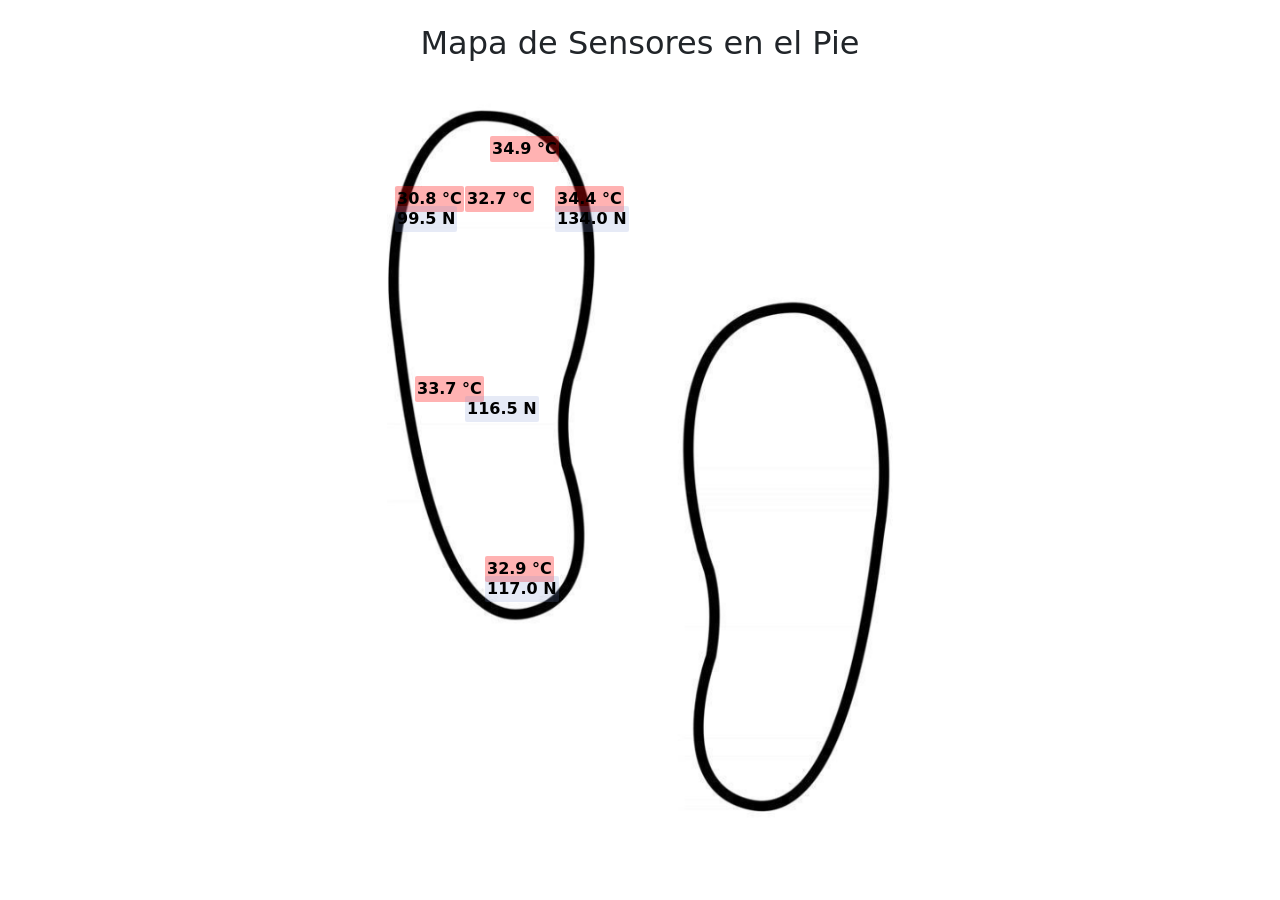
==== web/index.html @ 57acead2 "create web folder" ====
<!DOCTYPE html>
<html lang="es">
<head>
  <meta charset="UTF-8">
  <title>Mapa de Sensores en el Pie</title>
  <link href="https://cdn.jsdelivr.net/npm/bootstrap@5.3.0/dist/css/bootstrap.min.css" rel="stylesheet">
  <style>
    .foot-container {
      position: relative;
      display: inline-block;
    }
    .foot-image {
      width: 550px; /* Ajusta el tamaño */
    }
    .sensorT {
      position: absolute;
      font-weight: bold;
      color: black;
      background: rgba(255, 0, 0, 0.3); /* transparente rojizo */
      padding: 1px 2px;
      border-radius: 2px;
    }
    .sensorP {
      position: absolute;
      font-weight: bold;
      color: black;
      background: rgba(125, 143, 205, 0.189); /* transparente rojizo */
      padding: 1px 2px;
      border-radius: 2px;
    }
    /* Ajuste de posiciones */
    #temp-heel   { top: 470px; left: 120px; } /* Talón */
    #temp-side   { top: 290px; left: 50px; } /* Lateral externo */
    #temp-hallux { top: 50px; left: 125px; } /* Hallux (dedo gordo) */
    #temp-met1   { top: 100px; left: 190px; } /* Cabeza 1er metatarsiano */
    #temp-met3   { top: 100px; left: 100px; } /* Cabeza 3er metatarsiano */
    #temp-met5   { top: 100px; left: 30px; } /* Cabeza 5to metatarsiano */

    #press-heel   { top: 490px; left: 120px; } /* Talón */
    #press-met1   { top: 120px; left: 190px; } /* 1er metatarsiano */
    #press-met5   { top: 120px; left: 30px; } /* 5to metatarsiano */
    #press-mid    { top: 310px; left: 100px; } /* Zona central */
  </style>
</head>
<body class="text-center p-4">
  <h2 class="mb-4">Mapa de Sensores en el Pie</h2>
  <div class="foot-container">
    <img src="pie.png"
         alt="Huella del pie" class="foot-image">

    <!-- Sensores de temperatura -->
    <div id="temp-heel" class="sensorT">32.9 °C</div>
    <div id="temp-side" class="sensorT">33.7 °C</div>
    <div id="temp-hallux" class="sensorT">34.9 °C</div>
    <div id="temp-met1" class="sensorT">34.4 °C</div>
    <div id="temp-met3" class="sensorT">32.7 °C</div>
    <div id="temp-met5" class="sensorT">30.8 °C</div>

    <!-- Sensores de presión -->
    <div id="press-heel" class="sensorP">117.0 N</div>
    <div id="press-met1" class="sensorP">134.0 N</div>
    <div id="press-met5" class="sensorP">99.5 N</div>
    <div id="press-mid" class="sensorP">116.5 N</div>
  </div>
</body>
</html>
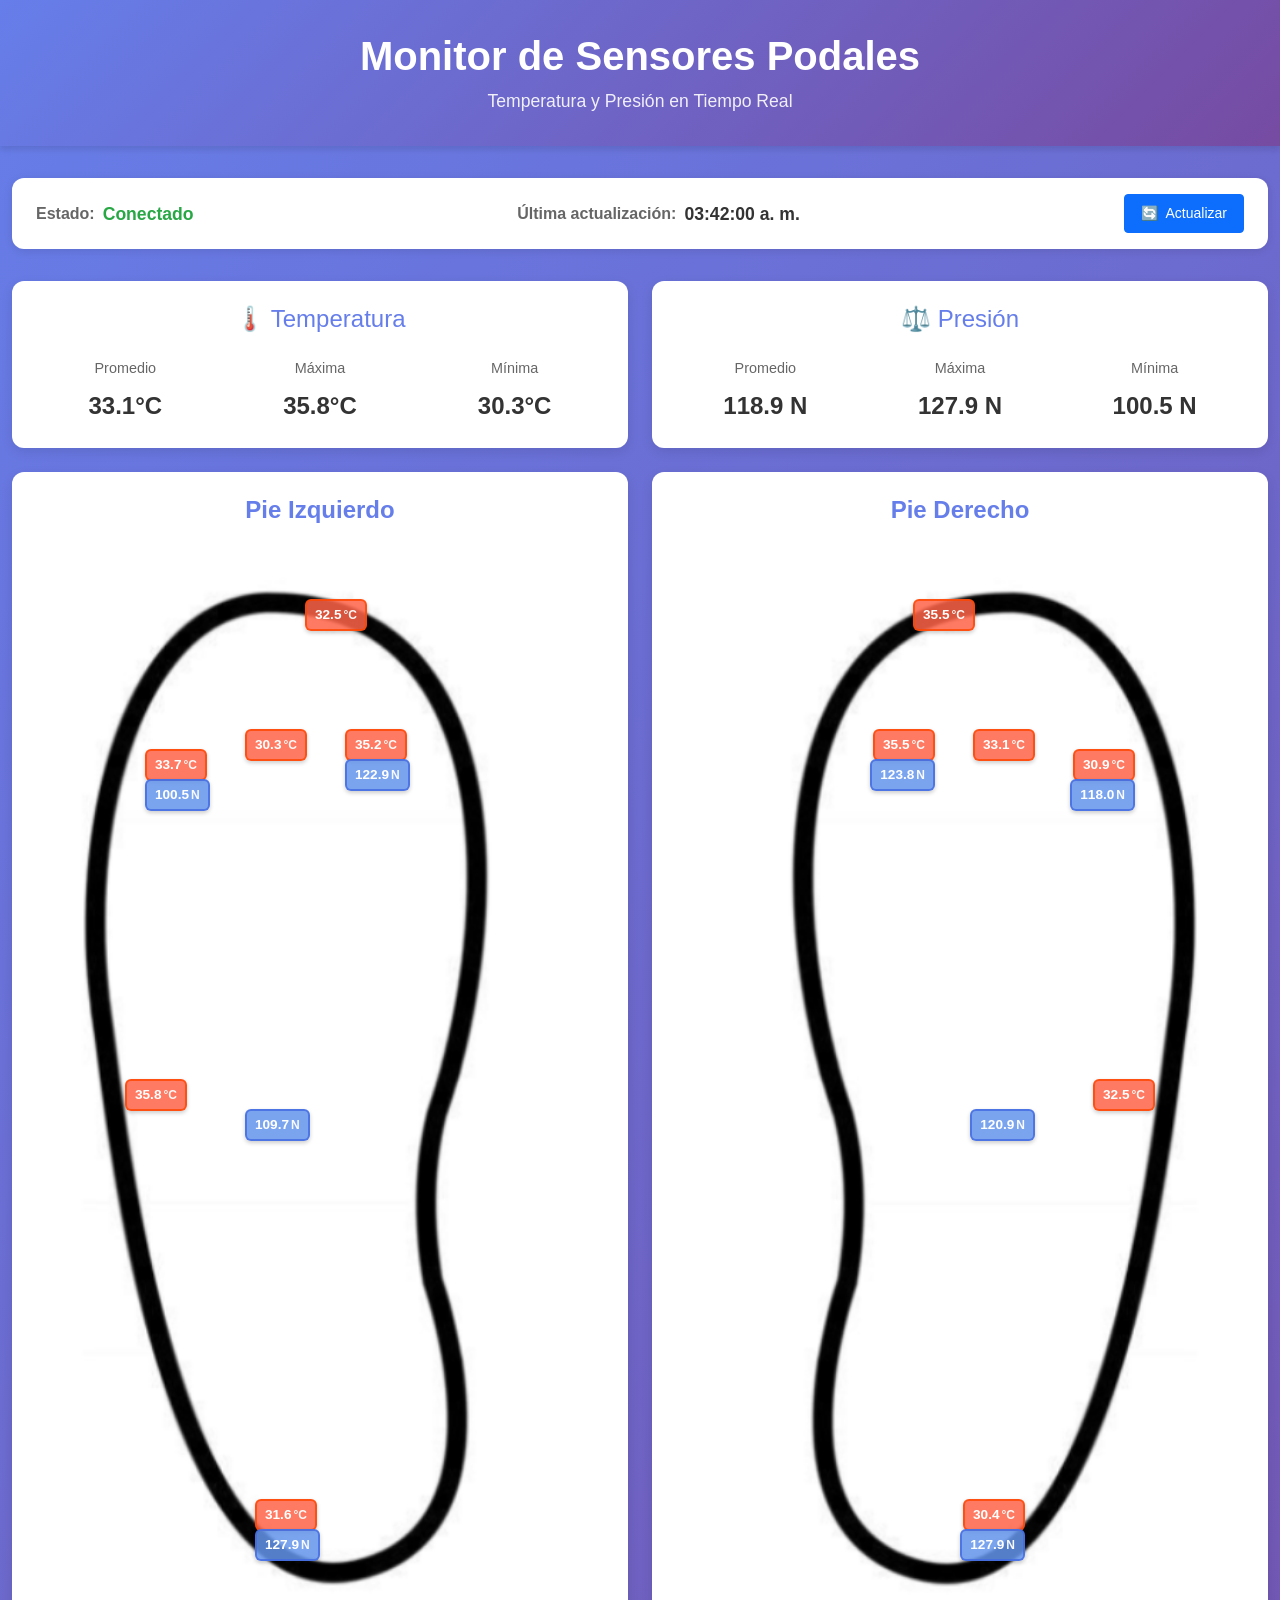
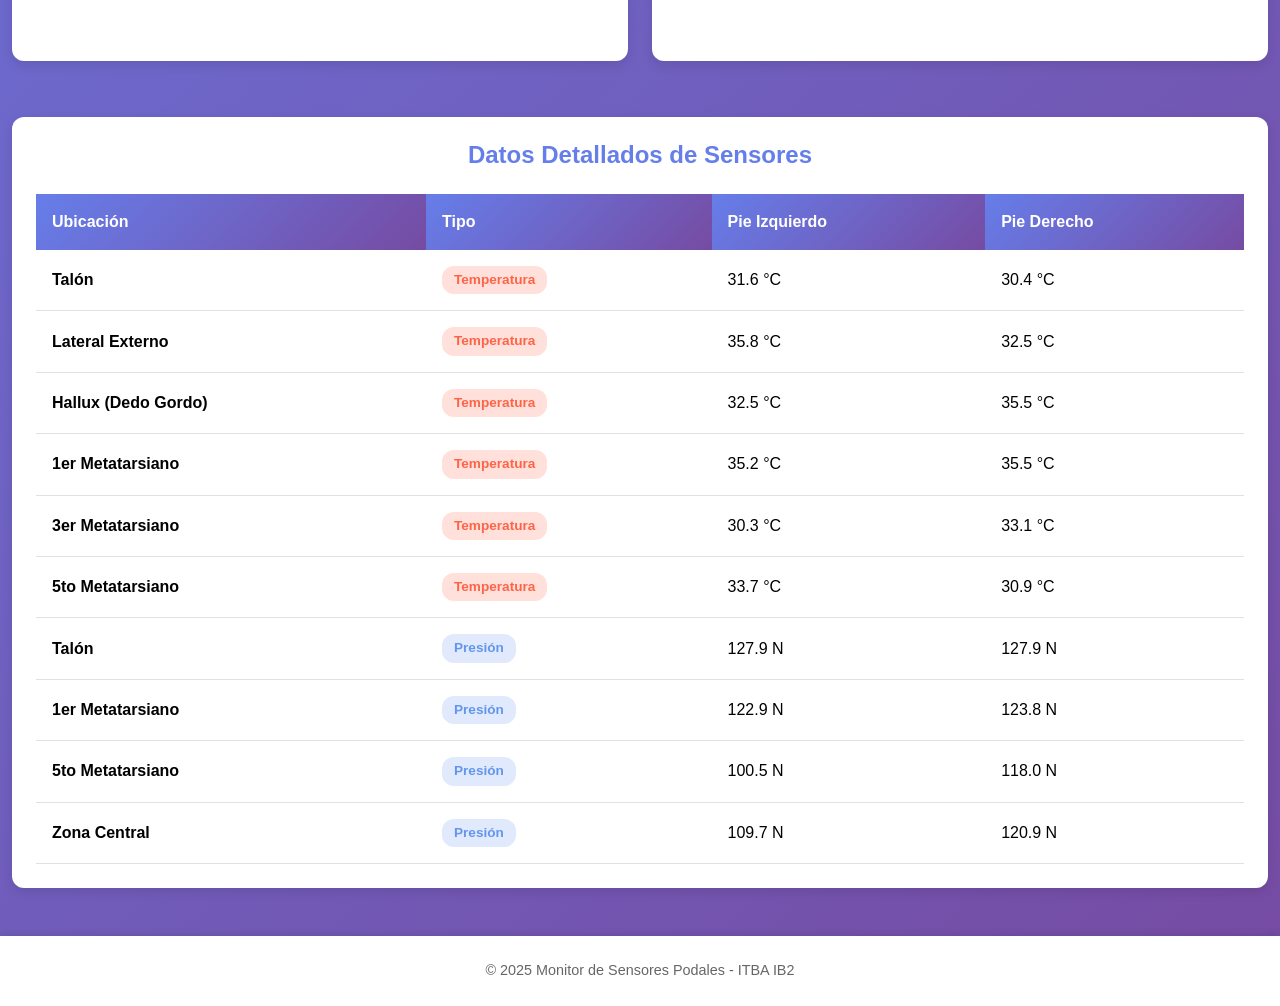
==== commit b9c64eb6: "Add styling to web" ====
--- a/web/index.html
+++ b/web/index.html
@@ -2,65 +2,218 @@
 <html lang="es">
 <head>
   <meta charset="UTF-8">
-  <title>Mapa de Sensores en el Pie</title>
+  <meta name="viewport" content="width=device-width, initial-scale=1.0">
+  <title>Monitor de Sensores Podales</title>
   <link href="https://cdn.jsdelivr.net/npm/bootstrap@5.3.0/dist/css/bootstrap.min.css" rel="stylesheet">
-  <style>
-    .foot-container {
-      position: relative;
-      display: inline-block;
-    }
-    .foot-image {
-      width: 550px; /* Ajusta el tamaño */
-    }
-    .sensorT {
-      position: absolute;
-      font-weight: bold;
-      color: black;
-      background: rgba(255, 0, 0, 0.3); /* transparente rojizo */
-      padding: 1px 2px;
-      border-radius: 2px;
-    }
-    .sensorP {
-      position: absolute;
-      font-weight: bold;
-      color: black;
-      background: rgba(125, 143, 205, 0.189); /* transparente rojizo */
-      padding: 1px 2px;
-      border-radius: 2px;
-    }
-    /* Ajuste de posiciones */
-    #temp-heel   { top: 470px; left: 120px; } /* Talón */
-    #temp-side   { top: 290px; left: 50px; } /* Lateral externo */
-    #temp-hallux { top: 50px; left: 125px; } /* Hallux (dedo gordo) */
-    #temp-met1   { top: 100px; left: 190px; } /* Cabeza 1er metatarsiano */
-    #temp-met3   { top: 100px; left: 100px; } /* Cabeza 3er metatarsiano */
-    #temp-met5   { top: 100px; left: 30px; } /* Cabeza 5to metatarsiano */
-
-    #press-heel   { top: 490px; left: 120px; } /* Talón */
-    #press-met1   { top: 120px; left: 190px; } /* 1er metatarsiano */
-    #press-met5   { top: 120px; left: 30px; } /* 5to metatarsiano */
-    #press-mid    { top: 310px; left: 100px; } /* Zona central */
-  </style>
+  <link rel="stylesheet" href="styles.css">
 </head>
-<body class="text-center p-4">
-  <h2 class="mb-4">Mapa de Sensores en el Pie</h2>
-  <div class="foot-container">
-    <img src="pie.png"
-         alt="Huella del pie" class="foot-image">
-
-    <!-- Sensores de temperatura -->
-    <div id="temp-heel" class="sensorT">32.9 °C</div>
-    <div id="temp-side" class="sensorT">33.7 °C</div>
-    <div id="temp-hallux" class="sensorT">34.9 °C</div>
-    <div id="temp-met1" class="sensorT">34.4 °C</div>
-    <div id="temp-met3" class="sensorT">32.7 °C</div>
-    <div id="temp-met5" class="sensorT">30.8 °C</div>
-
-    <!-- Sensores de presión -->
-    <div id="press-heel" class="sensorP">117.0 N</div>
-    <div id="press-met1" class="sensorP">134.0 N</div>
-    <div id="press-met5" class="sensorP">99.5 N</div>
-    <div id="press-mid" class="sensorP">116.5 N</div>
-  </div>
+<body>
+  <!-- Header -->
+  <header class="header">
+    <div class="container">
+      <h1 class="title">Monitor de Sensores Podales</h1>
+      <p class="subtitle">Temperatura y Presión en Tiempo Real</p>
+    </div>
+  </header>
+
+  <!-- Main Content -->
+  <main class="container my-4">
+    <!-- Status Bar -->
+    <div class="status-bar">
+      <div class="status-item">
+        <span class="status-label">Estado:</span>
+        <span id="connection-status" class="status-value connected">Conectado</span>
+      </div>
+      <div class="status-item">
+        <span class="status-label">Última actualización:</span>
+        <span id="last-update" class="status-value">--:--:--</span>
+      </div>
+      <button id="refresh-btn" class="btn btn-primary btn-sm">
+        <span id="refresh-icon">🔄</span> Actualizar
+      </button>
+    </div>
+
+    <!-- Summary Cards -->
+    <div class="row mb-4">
+      <div class="col-md-6">
+        <div class="summary-card">
+          <h3>🌡️ Temperatura</h3>
+          <div class="summary-stats">
+            <div class="stat">
+              <span class="stat-label">Promedio</span>
+              <span id="avg-temp" class="stat-value">--°C</span>
+            </div>
+            <div class="stat">
+              <span class="stat-label">Máxima</span>
+              <span id="max-temp" class="stat-value">--°C</span>
+            </div>
+            <div class="stat">
+              <span class="stat-label">Mínima</span>
+              <span id="min-temp" class="stat-value">--°C</span>
+            </div>
+          </div>
+        </div>
+      </div>
+      <div class="col-md-6">
+        <div class="summary-card">
+          <h3>⚖️ Presión</h3>
+          <div class="summary-stats">
+            <div class="stat">
+              <span class="stat-label">Promedio</span>
+              <span id="avg-press" class="stat-value">-- N</span>
+            </div>
+            <div class="stat">
+              <span class="stat-label">Máxima</span>
+              <span id="max-press" class="stat-value">-- N</span>
+            </div>
+            <div class="stat">
+              <span class="stat-label">Mínima</span>
+              <span id="min-press" class="stat-value">-- N</span>
+            </div>
+          </div>
+        </div>
+      </div>
+    </div>
+
+    <!-- Feet Visualization -->
+    <div class="row">
+      <!-- Left Foot -->
+      <div class="col-lg-6 mb-4">
+        <div class="foot-card">
+          <h3 class="foot-title">Pie Izquierdo</h3>
+          <div class="foot-container">
+            <img src="images/pie_izquierdo.png" alt="Pie Izquierdo" class="foot-image">
+            
+            <!-- Temperature Sensors - Left Foot -->
+            <div id="left-temp-heel" class="sensor sensor-temp" data-position="top: 470px; left: 120px;">
+              <span class="sensor-value">--</span>
+              <span class="sensor-unit">°C</span>
+            </div>
+            <div id="left-temp-side" class="sensor sensor-temp" data-position="top: 290px; left: 50px;">
+              <span class="sensor-value">--</span>
+              <span class="sensor-unit">°C</span>
+            </div>
+            <div id="left-temp-hallux" class="sensor sensor-temp" data-position="top: 50px; left: 125px;">
+              <span class="sensor-value">--</span>
+              <span class="sensor-unit">°C</span>
+            </div>
+            <div id="left-temp-met1" class="sensor sensor-temp" data-position="top: 100px; left: 190px;">
+              <span class="sensor-value">--</span>
+              <span class="sensor-unit">°C</span>
+            </div>
+            <div id="left-temp-met3" class="sensor sensor-temp" data-position="top: 100px; left: 100px;">
+              <span class="sensor-value">--</span>
+              <span class="sensor-unit">°C</span>
+            </div>
+            <div id="left-temp-met5" class="sensor sensor-temp" data-position="top: 100px; left: 30px;">
+              <span class="sensor-value">--</span>
+              <span class="sensor-unit">°C</span>
+            </div>
+
+            <!-- Pressure Sensors - Left Foot -->
+            <div id="left-press-heel" class="sensor sensor-press" data-position="top: 490px; left: 120px;">
+              <span class="sensor-value">--</span>
+              <span class="sensor-unit">N</span>
+            </div>
+            <div id="left-press-met1" class="sensor sensor-press" data-position="top: 120px; left: 190px;">
+              <span class="sensor-value">--</span>
+              <span class="sensor-unit">N</span>
+            </div>
+            <div id="left-press-met5" class="sensor sensor-press" data-position="top: 120px; left: 30px;">
+              <span class="sensor-value">--</span>
+              <span class="sensor-unit">N</span>
+            </div>
+            <div id="left-press-mid" class="sensor sensor-press" data-position="top: 310px; left: 100px;">
+              <span class="sensor-value">--</span>
+              <span class="sensor-unit">N</span>
+            </div>
+          </div>
+        </div>
+      </div>
+
+      <!-- Right Foot -->
+      <div class="col-lg-6 mb-4">
+        <div class="foot-card">
+          <h3 class="foot-title">Pie Derecho</h3>
+          <div class="foot-container">
+            <img src="images/pie_izquierdo.png" alt="Pie Derecho" class="foot-image foot-image-flipped">
+            
+            <!-- Temperature Sensors - Right Foot (mirrored positions) -->
+            <div id="right-temp-heel" class="sensor sensor-temp" data-position="top: 470px; right: 120px;">
+              <span class="sensor-value">--</span>
+              <span class="sensor-unit">°C</span>
+            </div>
+            <div id="right-temp-side" class="sensor sensor-temp" data-position="top: 290px; right: 50px;">
+              <span class="sensor-value">--</span>
+              <span class="sensor-unit">°C</span>
+            </div>
+            <div id="right-temp-hallux" class="sensor sensor-temp" data-position="top: 50px; right: 125px;">
+              <span class="sensor-value">--</span>
+              <span class="sensor-unit">°C</span>
+            </div>
+            <div id="right-temp-met1" class="sensor sensor-temp" data-position="top: 100px; right: 190px;">
+              <span class="sensor-value">--</span>
+              <span class="sensor-unit">°C</span>
+            </div>
+            <div id="right-temp-met3" class="sensor sensor-temp" data-position="top: 100px; right: 100px;">
+              <span class="sensor-value">--</span>
+              <span class="sensor-unit">°C</span>
+            </div>
+            <div id="right-temp-met5" class="sensor sensor-temp" data-position="top: 100px; right: 30px;">
+              <span class="sensor-value">--</span>
+              <span class="sensor-unit">°C</span>
+            </div>
+
+            <!-- Pressure Sensors - Right Foot (mirrored positions) -->
+            <div id="right-press-heel" class="sensor sensor-press" data-position="top: 490px; right: 120px;">
+              <span class="sensor-value">--</span>
+              <span class="sensor-unit">N</span>
+            </div>
+            <div id="right-press-met1" class="sensor sensor-press" data-position="top: 120px; right: 190px;">
+              <span class="sensor-value">--</span>
+              <span class="sensor-unit">N</span>
+            </div>
+            <div id="right-press-met5" class="sensor sensor-press" data-position="top: 120px; right: 30px;">
+              <span class="sensor-value">--</span>
+              <span class="sensor-unit">N</span>
+            </div>
+            <div id="right-press-mid" class="sensor sensor-press" data-position="top: 310px; right: 100px;">
+              <span class="sensor-value">--</span>
+              <span class="sensor-unit">N</span>
+            </div>
+          </div>
+        </div>
+      </div>
+    </div>
+
+    <!-- Detailed Data Table -->
+    <div class="data-table-container">
+      <h3 class="table-title">Datos Detallados de Sensores</h3>
+      <div class="table-responsive">
+        <table class="table table-hover">
+          <thead>
+            <tr>
+              <th>Ubicación</th>
+              <th>Tipo</th>
+              <th>Pie Izquierdo</th>
+              <th>Pie Derecho</th>
+            </tr>
+          </thead>
+          <tbody id="sensor-data-table">
+            <!-- Populated by JavaScript -->
+          </tbody>
+        </table>
+      </div>
+    </div>
+  </main>
+
+  <!-- Footer -->
+  <footer class="footer">
+    <div class="container">
+      <p>&copy; 2025 Monitor de Sensores Podales - ITBA IB2</p>
+    </div>
+  </footer>
+
+  <script src="script.js"></script>
 </body>
-</html>
+</html>
--- a/web/styles.css
+++ b/web/styles.css
@@ -0,0 +1,490 @@
+/* ============================================
+   General Styles
+   ============================================ */
+* {
+  margin: 0;
+  padding: 0;
+  box-sizing: border-box;
+}
+
+body {
+  font-family: 'Segoe UI', Tahoma, Geneva, Verdana, sans-serif;
+  background: linear-gradient(135deg, #667eea 0%, #764ba2 100%);
+  min-height: 100vh;
+  color: #333;
+}
+
+.container {
+  max-width: 1400px;
+}
+
+/* ============================================
+   Header
+   ============================================ */
+.header {
+  background: linear-gradient(135deg, #667eea 0%, #764ba2 100%);
+  color: white;
+  padding: 2rem 0;
+  box-shadow: 0 4px 6px rgba(0, 0, 0, 0.1);
+  margin-bottom: 2rem;
+}
+
+.title {
+  font-size: 2.5rem;
+  font-weight: 700;
+  margin-bottom: 0.5rem;
+  text-align: center;
+}
+
+.subtitle {
+  font-size: 1.1rem;
+  opacity: 0.9;
+  text-align: center;
+  margin-bottom: 0;
+}
+
+/* ============================================
+   Status Bar
+   ============================================ */
+.status-bar {
+  background: white;
+  border-radius: 12px;
+  padding: 1rem 1.5rem;
+  margin-bottom: 2rem;
+  display: flex;
+  justify-content: space-between;
+  align-items: center;
+  box-shadow: 0 2px 8px rgba(0, 0, 0, 0.1);
+  flex-wrap: wrap;
+  gap: 1rem;
+}
+
+.status-item {
+  display: flex;
+  align-items: center;
+  gap: 0.5rem;
+}
+
+.status-label {
+  font-weight: 600;
+  color: #666;
+}
+
+.status-value {
+  font-weight: 700;
+  font-size: 1.1rem;
+}
+
+.status-value.connected {
+  color: #28a745;
+}
+
+.status-value.disconnected {
+  color: #dc3545;
+}
+
+#refresh-btn {
+  display: flex;
+  align-items: center;
+  gap: 0.5rem;
+  padding: 0.5rem 1rem;
+  transition: all 0.3s ease;
+}
+
+#refresh-btn:hover {
+  transform: translateY(-2px);
+  box-shadow: 0 4px 8px rgba(0, 0, 0, 0.2);
+}
+
+#refresh-icon {
+  display: inline-block;
+  transition: transform 0.6s ease;
+}
+
+#refresh-btn.rotating #refresh-icon {
+  animation: rotate 1s linear infinite;
+}
+
+@keyframes rotate {
+  from { transform: rotate(0deg); }
+  to { transform: rotate(360deg); }
+}
+
+/* ============================================
+   Summary Cards
+   ============================================ */
+.summary-card {
+  background: white;
+  border-radius: 12px;
+  padding: 1.5rem;
+  box-shadow: 0 4px 12px rgba(0, 0, 0, 0.1);
+  transition: transform 0.3s ease, box-shadow 0.3s ease;
+  height: 100%;
+}
+
+.summary-card:hover {
+  transform: translateY(-5px);
+  box-shadow: 0 6px 20px rgba(0, 0, 0, 0.15);
+}
+
+.summary-card h3 {
+  font-size: 1.5rem;
+  margin-bottom: 1.5rem;
+  color: #667eea;
+  text-align: center;
+}
+
+.summary-stats {
+  display: flex;
+  justify-content: space-around;
+  gap: 1rem;
+}
+
+.stat {
+  display: flex;
+  flex-direction: column;
+  align-items: center;
+  text-align: center;
+}
+
+.stat-label {
+  font-size: 0.9rem;
+  color: #666;
+  margin-bottom: 0.5rem;
+  font-weight: 500;
+}
+
+.stat-value {
+  font-size: 1.5rem;
+  font-weight: 700;
+  color: #333;
+}
+
+/* ============================================
+   Foot Cards
+   ============================================ */
+.foot-card {
+  background: white;
+  border-radius: 12px;
+  padding: 1.5rem;
+  box-shadow: 0 4px 12px rgba(0, 0, 0, 0.1);
+  height: 100%;
+}
+
+.foot-title {
+  font-size: 1.5rem;
+  margin-bottom: 1.5rem;
+  color: #667eea;
+  text-align: center;
+  font-weight: 600;
+}
+
+.foot-container {
+  position: relative;
+  display: flex;
+  justify-content: center;
+  align-items: center;
+  margin: 0 auto;
+  max-width: 550px;
+}
+
+.foot-image {
+  width: 100%;
+  max-width: 550px;
+  height: auto;
+  display: block;
+}
+
+.foot-image-flipped {
+  transform: scaleX(-1);
+}
+
+/* ============================================
+   Sensor Indicators
+   ============================================ */
+.sensor {
+  position: absolute;
+  font-weight: 700;
+  font-size: 0.85rem;
+  padding: 4px 8px;
+  border-radius: 6px;
+  display: flex;
+  align-items: center;
+  gap: 2px;
+  white-space: nowrap;
+  transition: all 0.3s ease;
+  cursor: pointer;
+  z-index: 10;
+  box-shadow: 0 2px 4px rgba(0, 0, 0, 0.2);
+}
+
+.sensor:hover {
+  transform: scale(1.15);
+  box-shadow: 0 4px 8px rgba(0, 0, 0, 0.3);
+  z-index: 20;
+}
+
+.sensor-temp {
+  background: rgba(255, 99, 71, 0.85);
+  color: white;
+  border: 2px solid rgba(255, 69, 0, 0.8);
+}
+
+.sensor-press {
+  background: rgba(100, 149, 237, 0.85);
+  color: white;
+  border: 2px solid rgba(65, 105, 225, 0.8);
+}
+
+.sensor-value {
+  font-weight: 700;
+}
+
+.sensor-unit {
+  font-size: 0.75rem;
+  opacity: 0.95;
+}
+
+/* Position sensors - Left Foot */
+#left-temp-heel { top: 950px; left: 210px; }
+#left-temp-side { top: 530px; left: 80px; }
+#left-temp-hallux { top: 50px; left: 260px; }
+#left-temp-met1 { top: 180px; left: 300px; }
+#left-temp-met3 { top: 180px; left: 200px; }
+#left-temp-met5 { top: 200px; left: 100px; }
+
+#left-press-heel { top: 980px; left: 210px; }
+#left-press-met1 { top: 210px; left: 300px; }
+#left-press-met5 { top: 230px; left: 100px; }
+#left-press-mid { top: 560px; left: 200px; }
+
+/* Position sensors - Right Foot */
+#right-temp-heel { top: 950px; right: 210px; }
+#right-temp-side { top: 530px; right: 80px; }
+#right-temp-hallux { top: 50px; right: 260px; }
+#right-temp-met1 { top: 180px; right: 300px; }
+#right-temp-met3 { top: 180px; right: 200px; }
+#right-temp-met5 { top: 200px; right: 100px; }
+
+#right-press-heel { top: 980px; right: 210px; }
+#right-press-met1 { top: 210px; right: 300px; }
+#right-press-met5 { top: 230px; right: 100px; }
+#right-press-mid { top: 560px; right: 200px; }
+
+/* ============================================
+   Data Table
+   ============================================ */
+.data-table-container {
+  background: white;
+  border-radius: 12px;
+  padding: 1.5rem;
+  margin-top: 2rem;
+  box-shadow: 0 4px 12px rgba(0, 0, 0, 0.1);
+}
+
+.table-title {
+  font-size: 1.5rem;
+  margin-bottom: 1.5rem;
+  color: #667eea;
+  text-align: center;
+  font-weight: 600;
+}
+
+.table {
+  margin-bottom: 0;
+}
+
+.table thead th {
+  background: linear-gradient(135deg, #667eea 0%, #764ba2 100%);
+  color: white;
+  font-weight: 600;
+  border: none;
+  padding: 1rem;
+}
+
+.table tbody tr {
+  transition: background-color 0.2s ease;
+}
+
+.table tbody tr:hover {
+  background-color: #f8f9fa;
+}
+
+.table tbody td {
+  padding: 1rem;
+  vertical-align: middle;
+}
+
+.sensor-type-badge {
+  display: inline-block;
+  padding: 0.25rem 0.75rem;
+  border-radius: 12px;
+  font-size: 0.85rem;
+  font-weight: 600;
+}
+
+.badge-temp {
+  background-color: rgba(255, 99, 71, 0.2);
+  color: #ff6347;
+}
+
+.badge-press {
+  background-color: rgba(100, 149, 237, 0.2);
+  color: #6495ed;
+}
+
+/* ============================================
+   Footer
+   ============================================ */
+.footer {
+  background: white;
+  padding: 1.5rem 0;
+  margin-top: 3rem;
+  text-align: center;
+  color: #666;
+  box-shadow: 0 -2px 8px rgba(0, 0, 0, 0.1);
+}
+
+.footer p {
+  margin: 0;
+  font-size: 0.9rem;
+}
+
+/* ============================================
+   Responsive Design
+   ============================================ */
+@media (max-width: 992px) {
+  .foot-container {
+    max-width: 450px;
+  }
+
+  .foot-image {
+    max-width: 450px;
+  }
+
+  /* Adjust sensor positions for smaller screens */
+  .sensor {
+    font-size: 0.75rem;
+    padding: 3px 6px;
+  }
+
+  #left-temp-heel, #right-temp-heel { top: 778px; }
+  #left-temp-side, #right-temp-side { top: 434px; }
+  #left-temp-hallux, #right-temp-hallux { top: 41px; }
+  #left-temp-met1, #right-temp-met1 { top: 147px; }
+  #left-temp-met3, #right-temp-met3 { top: 147px; }
+  #left-temp-met5, #right-temp-met5 { top: 164px; }
+
+  #left-press-heel, #right-press-heel { top: 802px; }
+  #left-press-met1, #right-press-met1 { top: 172px; }
+  #left-press-met5, #right-press-met5 { top: 188px; }
+  #left-press-mid, #right-press-mid { top: 458px; }
+
+  #left-temp-heel { left: 172px; }
+  #left-temp-side { left: 65px; }
+  #left-temp-hallux { left: 213px; }
+  #left-temp-met1 { left: 246px; }
+  #left-temp-met3 { left: 164px; }
+  #left-temp-met5 { left: 82px; }
+  #left-press-heel { left: 172px; }
+  #left-press-met1 { left: 246px; }
+  #left-press-met5 { left: 82px; }
+  #left-press-mid { left: 164px; }
+
+  #right-temp-heel { right: 172px; }
+  #right-temp-side { right: 65px; }
+  #right-temp-hallux { right: 213px; }
+  #right-temp-met1 { right: 246px; }
+  #right-temp-met3 { right: 164px; }
+  #right-temp-met5 { right: 82px; }
+  #right-press-heel { right: 172px; }
+  #right-press-met1 { right: 246px; }
+  #right-press-met5 { right: 82px; }
+  #right-press-mid { right: 164px; }
+}
+
+@media (max-width: 768px) {
+  .title {
+    font-size: 2rem;
+  }
+
+  .subtitle {
+    font-size: 1rem;
+  }
+
+  .status-bar {
+    flex-direction: column;
+    align-items: flex-start;
+  }
+
+  .summary-stats {
+    flex-direction: column;
+    gap: 1.5rem;
+  }
+
+  .foot-container {
+    max-width: 350px;
+  }
+
+  .foot-image {
+    max-width: 350px;
+  }
+
+  /* Adjust sensor positions for mobile */
+  .sensor {
+    font-size: 0.7rem;
+    padding: 2px 4px;
+  }
+
+  #left-temp-heel, #right-temp-heel { top: 605px; }
+  #left-temp-side, #right-temp-side { top: 337px; }
+  #left-temp-hallux, #right-temp-hallux { top: 32px; }
+  #left-temp-met1, #right-temp-met1 { top: 115px; }
+  #left-temp-met3, #right-temp-met3 { top: 115px; }
+  #left-temp-met5, #right-temp-met5 { top: 127px; }
+
+  #left-press-heel, #right-press-heel { top: 624px; }
+  #left-press-met1, #right-press-met1 { top: 134px; }
+  #left-press-met5, #right-press-met5 { top: 146px; }
+  #left-press-mid, #right-press-mid { top: 357px; }
+
+  #left-temp-heel { left: 134px; }
+  #left-temp-side { left: 51px; }
+  #left-temp-hallux { left: 166px; }
+  #left-temp-met1 { left: 191px; }
+  #left-temp-met3 { left: 127px; }
+  #left-temp-met5 { left: 64px; }
+  #left-press-heel { left: 134px; }
+  #left-press-met1 { left: 191px; }
+  #left-press-met5 { left: 64px; }
+  #left-press-mid { left: 127px; }
+
+  #right-temp-heel { right: 134px; }
+  #right-temp-side { right: 51px; }
+  #right-temp-hallux { right: 166px; }
+  #right-temp-met1 { right: 191px; }
+  #right-temp-met3 { right: 127px; }
+  #right-temp-met5 { right: 64px; }
+  #right-press-heel { right: 134px; }
+  #right-press-met1 { right: 191px; }
+  #right-press-met5 { right: 64px; }
+  #right-press-mid { right: 127px; }
+}
+
+/* ============================================
+   Animations
+   ============================================ */
+@keyframes fadeIn {
+  from {
+    opacity: 0;
+    transform: translateY(20px);
+  }
+  to {
+    opacity: 1;
+    transform: translateY(0);
+  }
+}
+
+.fade-in {
+  animation: fadeIn 0.5s ease-in-out;
+}
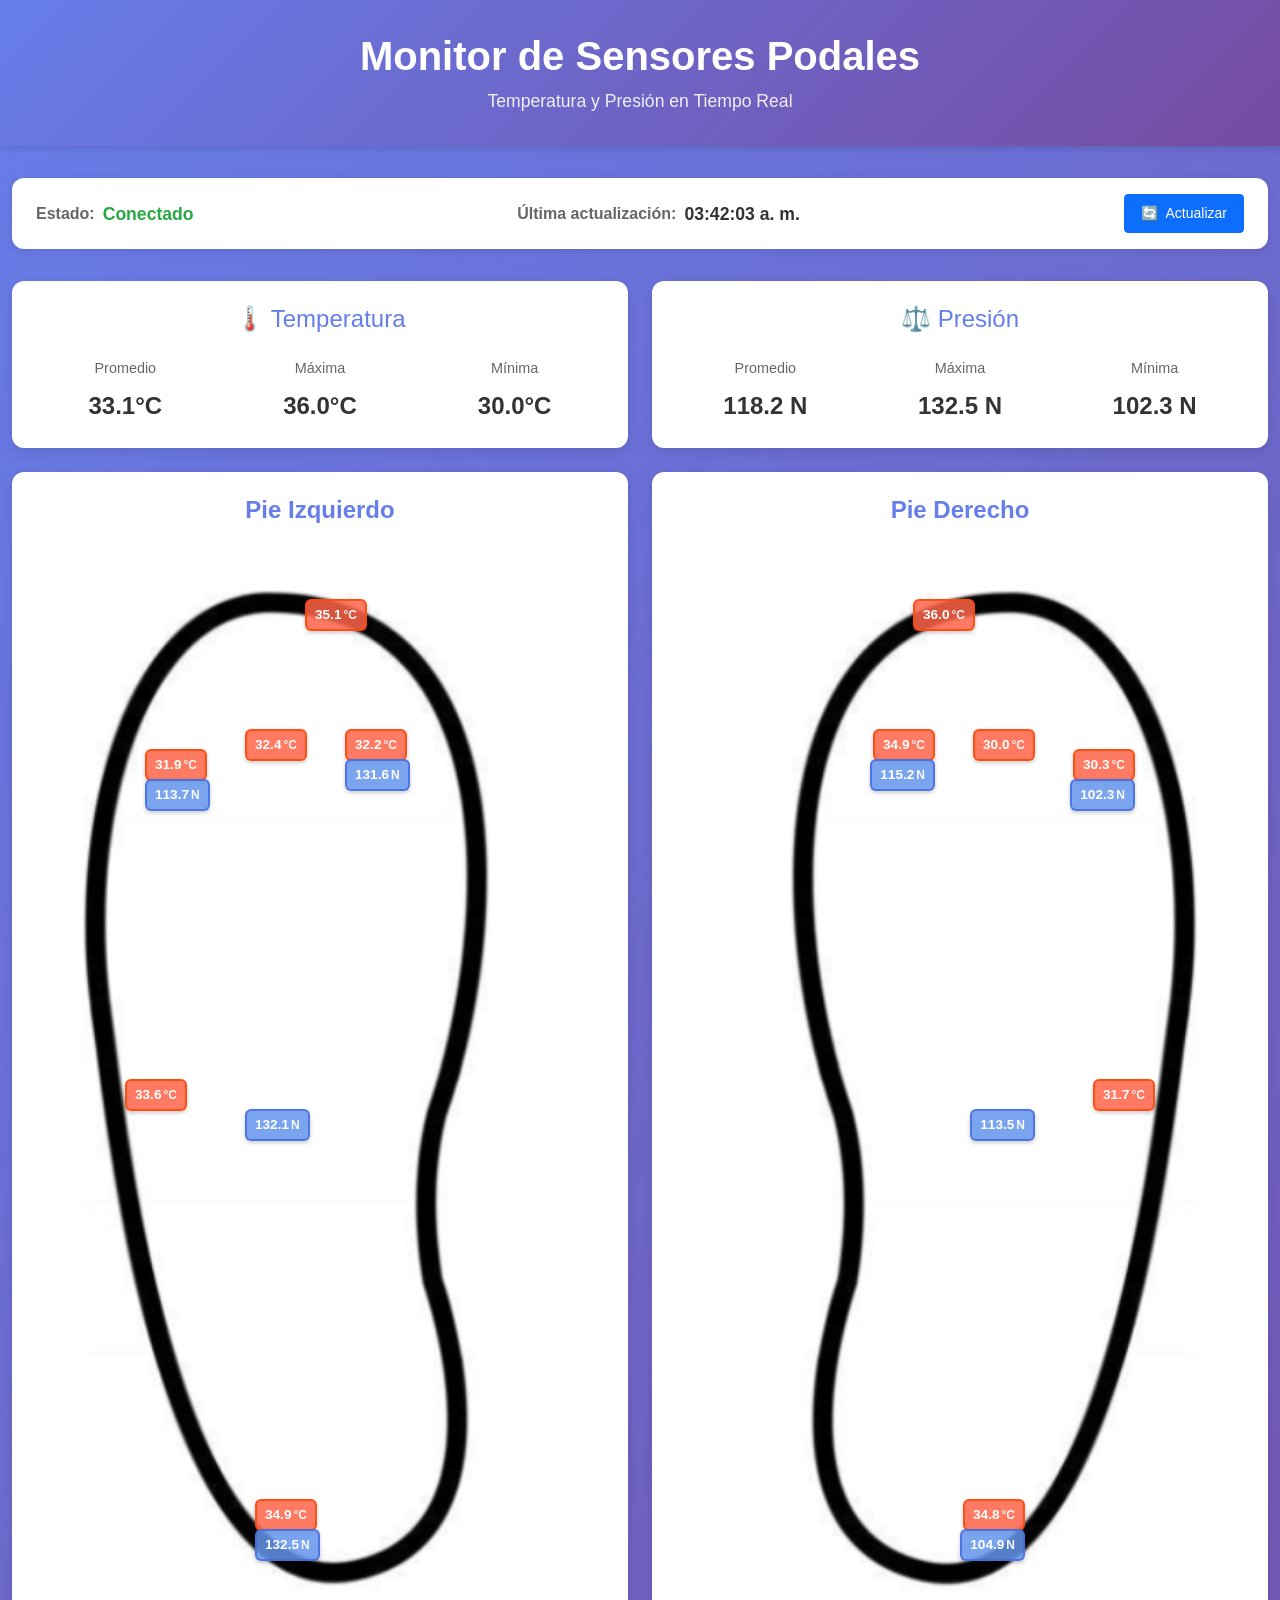
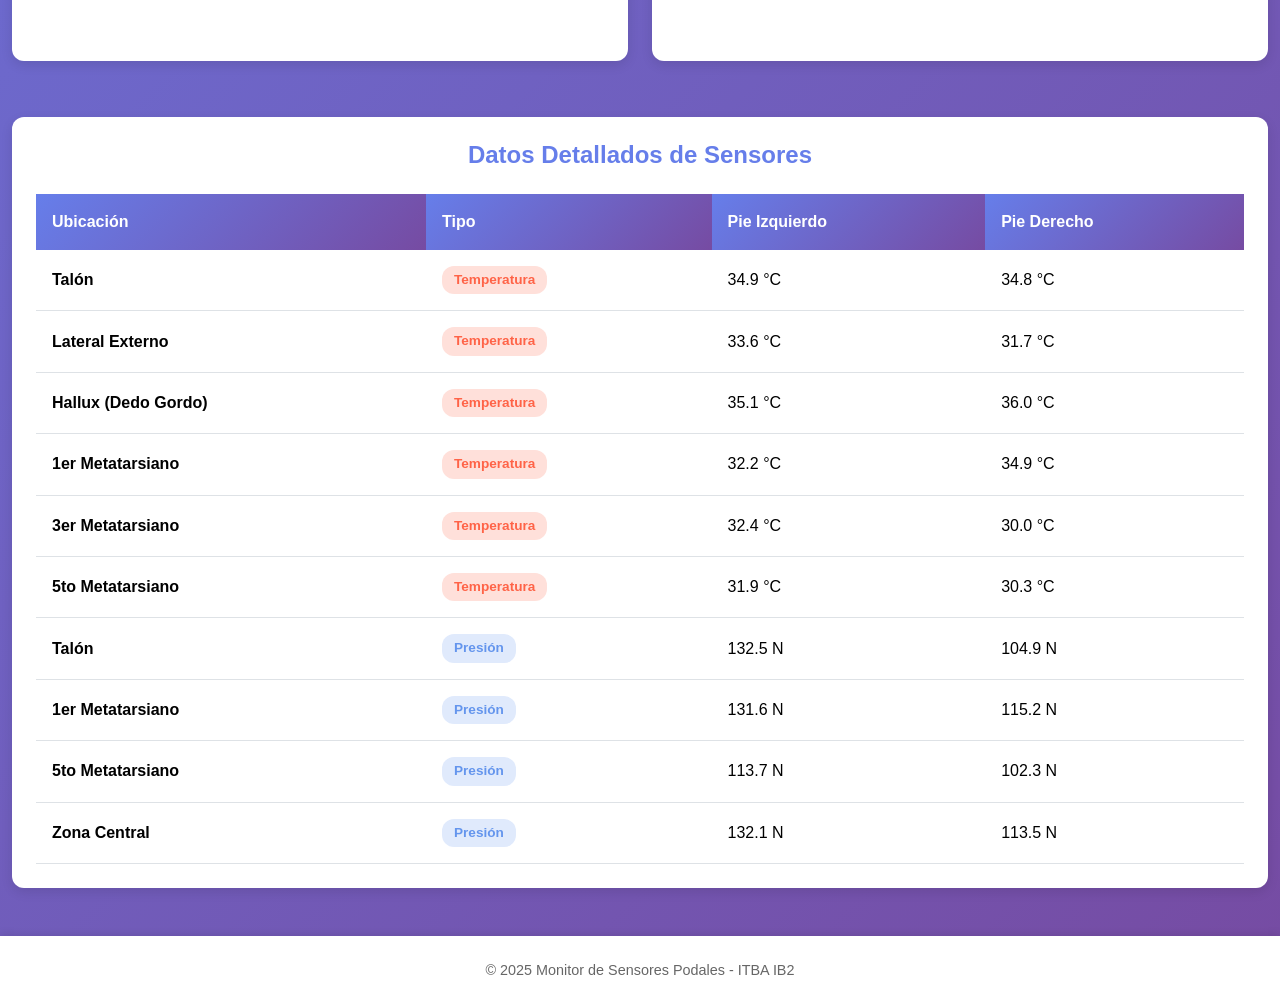
==== commit cb3497e9: "Merge branch 'main' of github.com:memauas/PROYECTO-IB2" ====
--- a/web/index.html
+++ b/web/index.html
@@ -1,4 +1,5 @@
 <!DOCTYPE html>
+
 <html lang="es">
 <head>
   <meta charset="UTF-8">
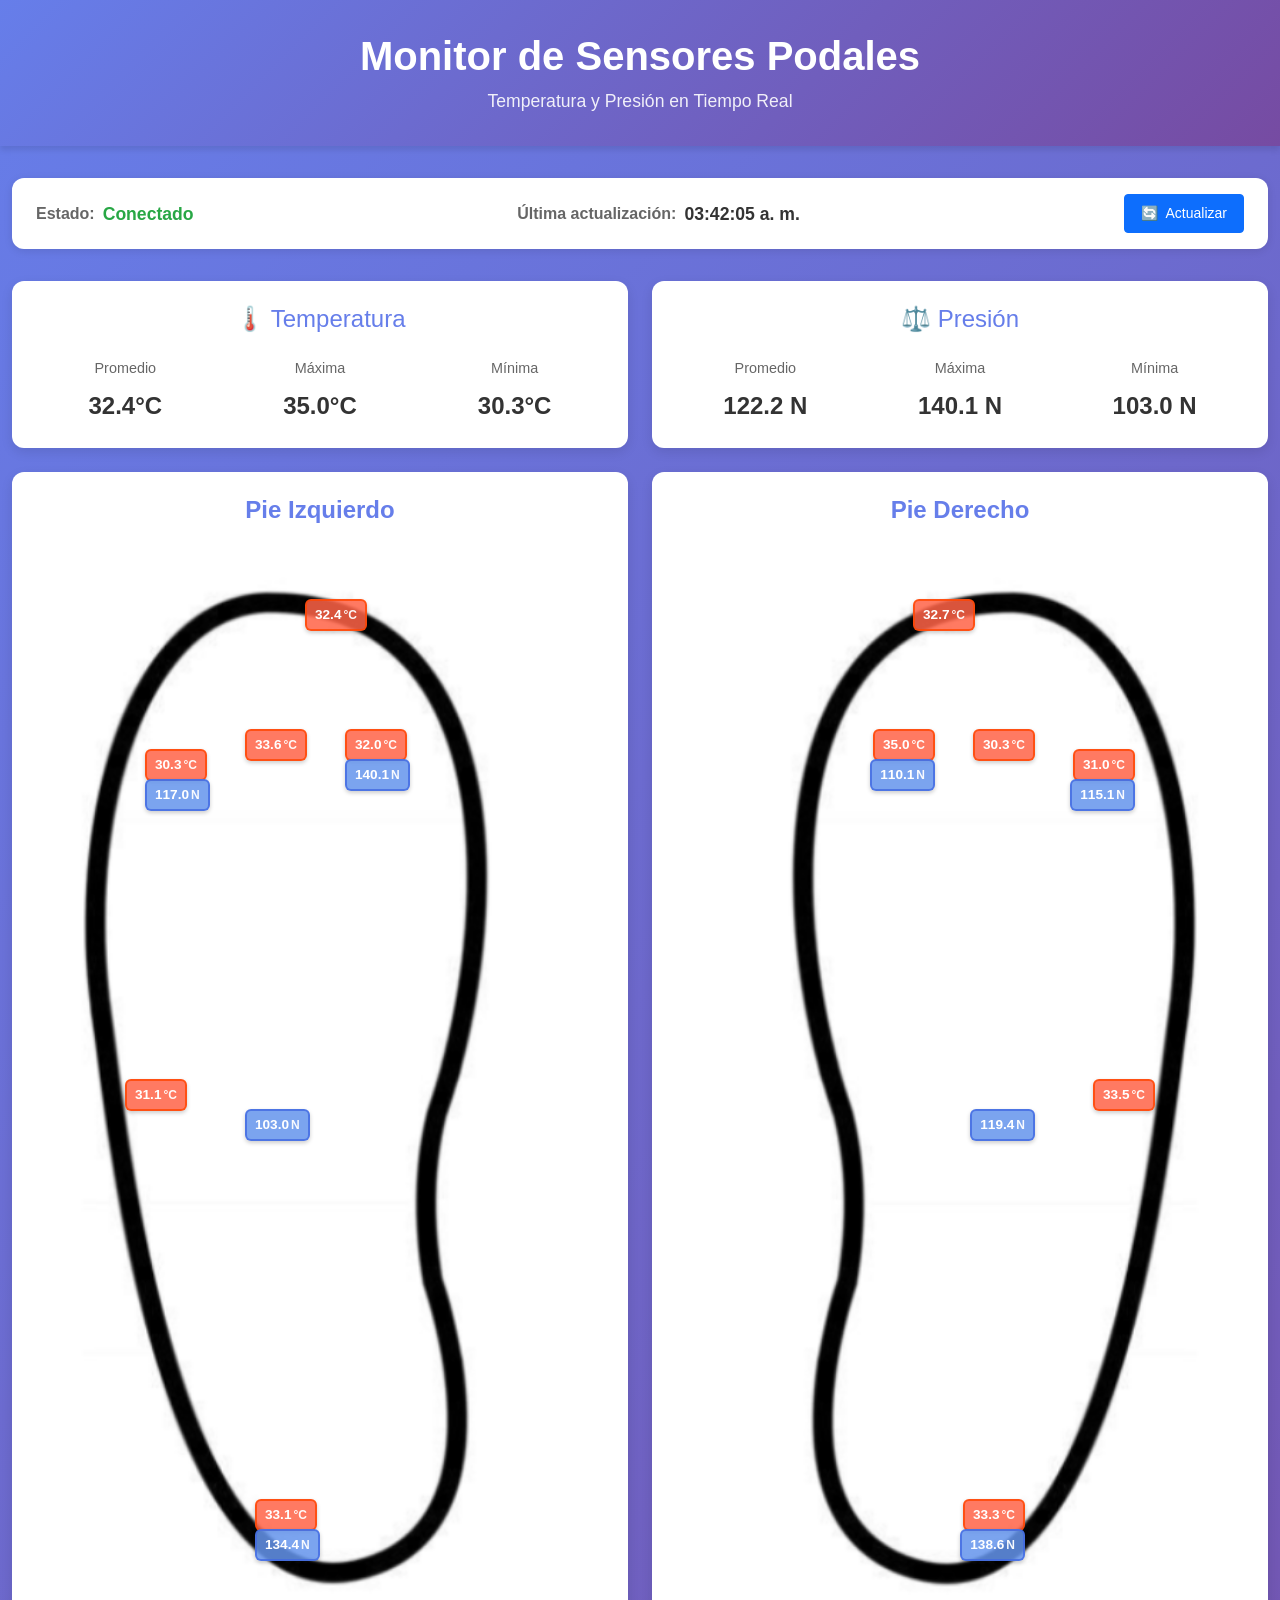
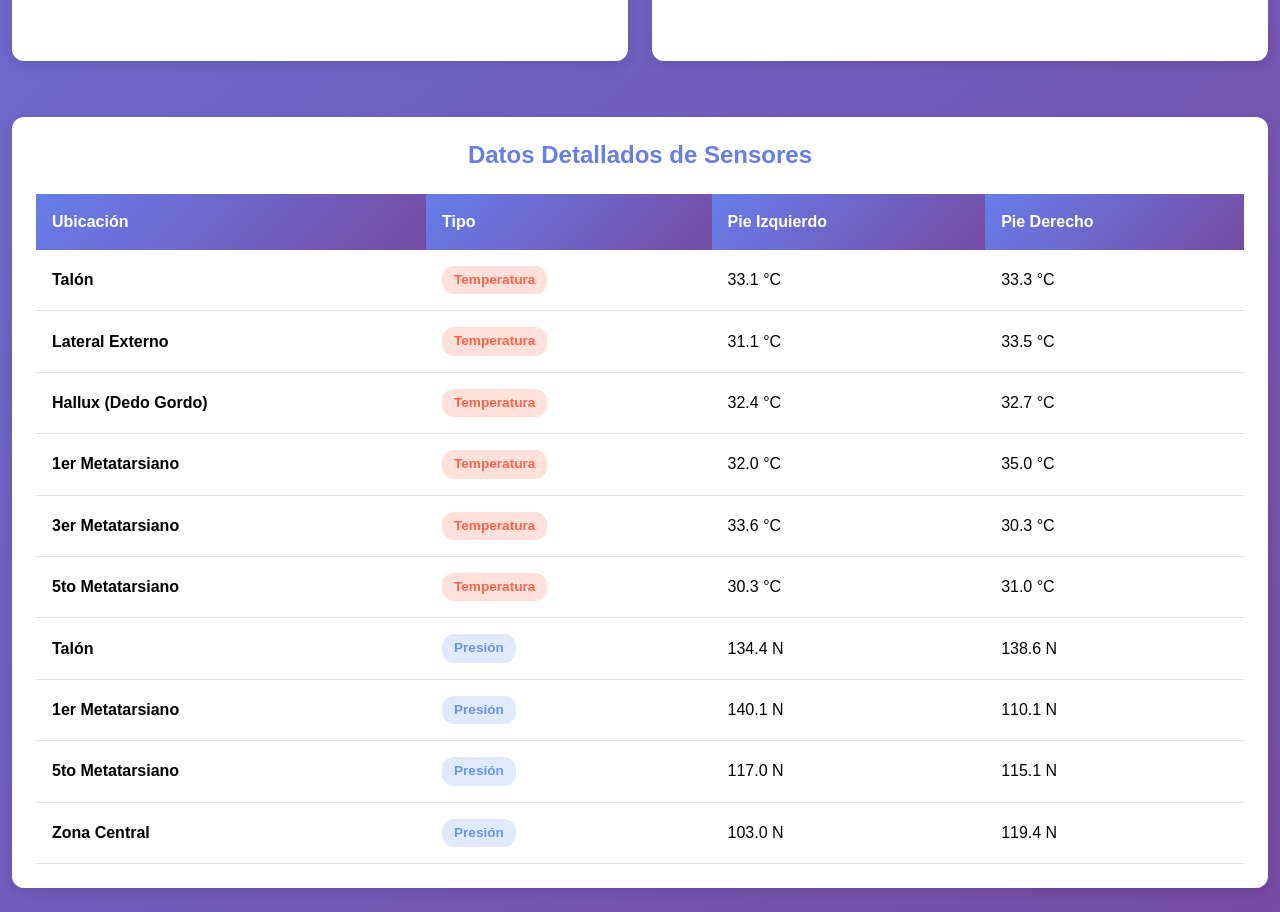
==== commit b56fb831: "remove footer" ====
--- a/web/index.html
+++ b/web/index.html
@@ -208,13 +208,6 @@
     </div>
   </main>
 
-  <!-- Footer -->
-  <footer class="footer">
-    <div class="container">
-      <p>&copy; 2025 Monitor de Sensores Podales - ITBA IB2</p>
-    </div>
-  </footer>
-
   <script src="script.js"></script>
 </body>
 </html>
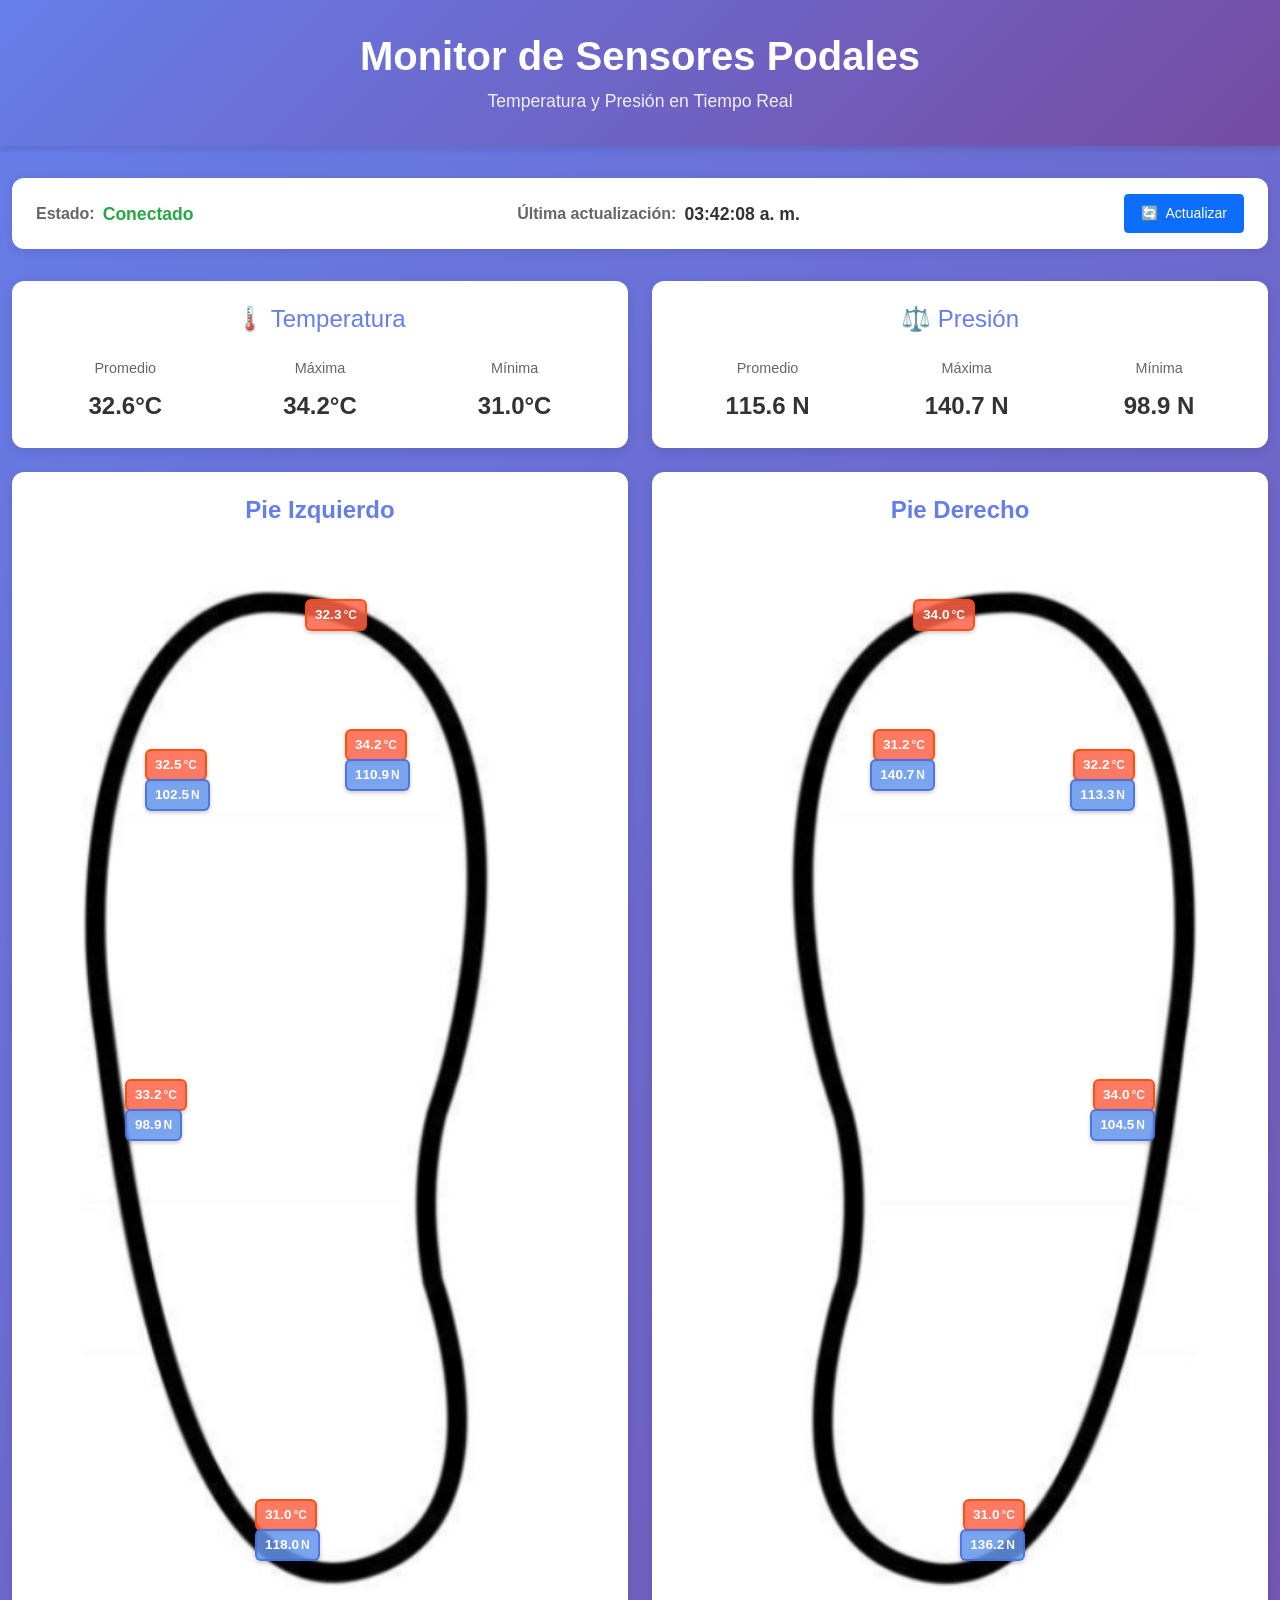
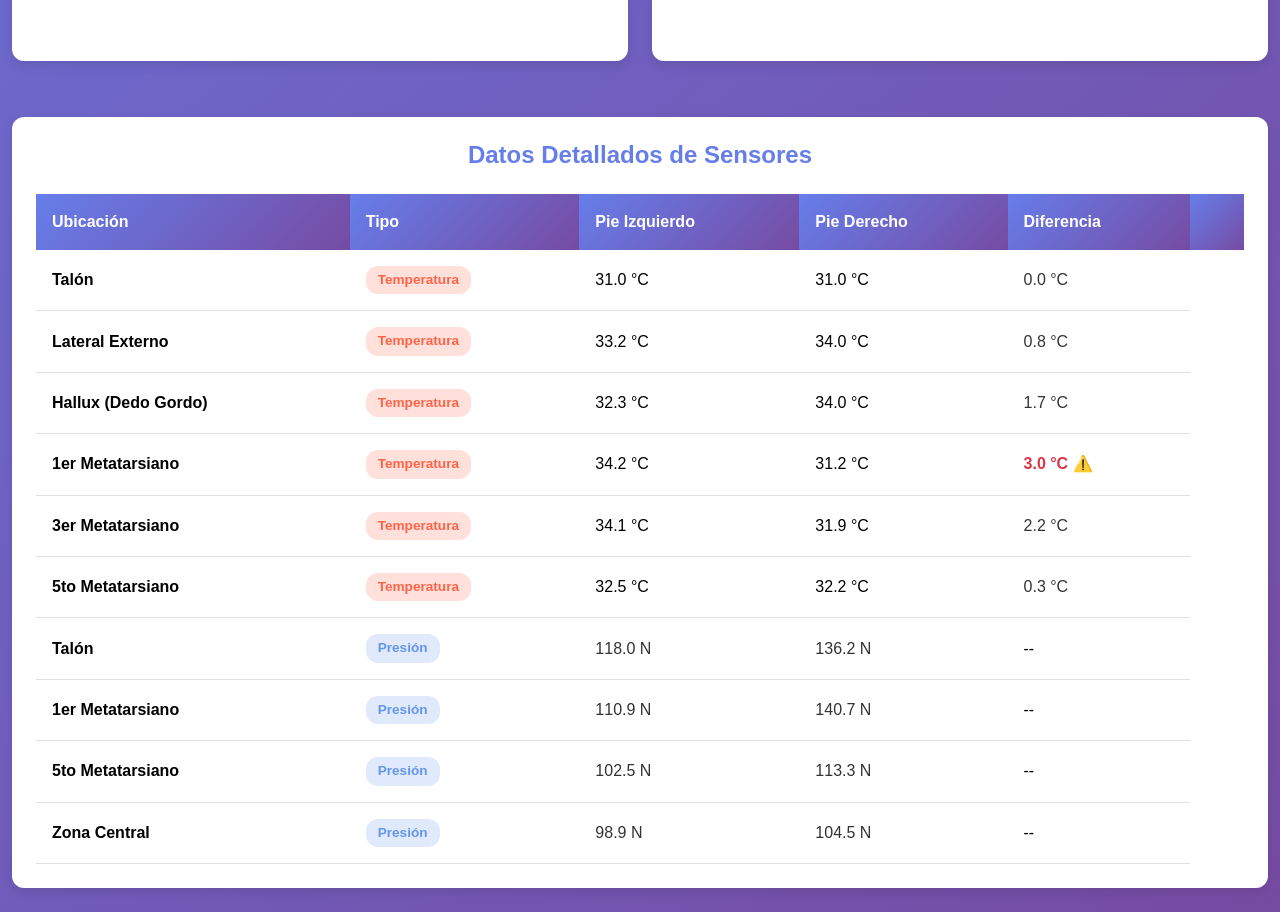
==== commit 5bed609b: "Agrego tabla de diferencia" ====
--- a/web/index.html
+++ b/web/index.html
@@ -102,10 +102,6 @@
               <span class="sensor-value">--</span>
               <span class="sensor-unit">°C</span>
             </div>
-            <div id="left-temp-met3" class="sensor sensor-temp" data-position="top: 100px; left: 100px;">
-              <span class="sensor-value">--</span>
-              <span class="sensor-unit">°C</span>
-            </div>
             <div id="left-temp-met5" class="sensor sensor-temp" data-position="top: 100px; left: 30px;">
               <span class="sensor-value">--</span>
               <span class="sensor-unit">°C</span>
@@ -153,10 +149,6 @@
               <span class="sensor-unit">°C</span>
             </div>
             <div id="right-temp-met1" class="sensor sensor-temp" data-position="top: 100px; right: 190px;">
-              <span class="sensor-value">--</span>
-              <span class="sensor-unit">°C</span>
-            </div>
-            <div id="right-temp-met3" class="sensor sensor-temp" data-position="top: 100px; right: 100px;">
               <span class="sensor-value">--</span>
               <span class="sensor-unit">°C</span>
             </div>
@@ -198,6 +190,7 @@
               <th>Tipo</th>
               <th>Pie Izquierdo</th>
               <th>Pie Derecho</th>
+              <th>Diferencia<th>
             </tr>
           </thead>
           <tbody id="sensor-data-table">
--- a/web/styles.css
+++ b/web/styles.css
@@ -256,7 +256,7 @@
 #left-press-heel { top: 980px; left: 210px; }
 #left-press-met1 { top: 210px; left: 300px; }
 #left-press-met5 { top: 230px; left: 100px; }
-#left-press-mid { top: 560px; left: 200px; }
+#left-press-mid { top: 560px; left: 80px; }
 
 /* Position sensors - Right Foot */
 #right-temp-heel { top: 950px; right: 210px; }
@@ -269,7 +269,7 @@
 #right-press-heel { top: 980px; right: 210px; }
 #right-press-met1 { top: 210px; right: 300px; }
 #right-press-met5 { top: 230px; right: 100px; }
-#right-press-mid { top: 560px; right: 200px; }
+#right-press-mid { top: 560px; right: 80px; }
 
 /* ============================================
    Data Table
@@ -488,3 +488,26 @@
 .fade-in {
   animation: fadeIn 0.5s ease-in-out;
 }
+/* ============================================
+   Value Highlighting
+   ============================================ */
+.value-normal {
+  color: #333;
+  font-weight: 300;
+}
+
+.value-critical {
+  color: #dc3545; /* rojo estilo Bootstrap */
+  font-weight: 700;
+  animation: pulse 1.2s ease-in-out infinite alternate;
+}
+
+/* Efecto leve de atención para valores críticos */
+@keyframes pulse {
+  from {
+    opacity: 1;
+  }
+  to {
+    opacity: 0.6;
+  }
+}
